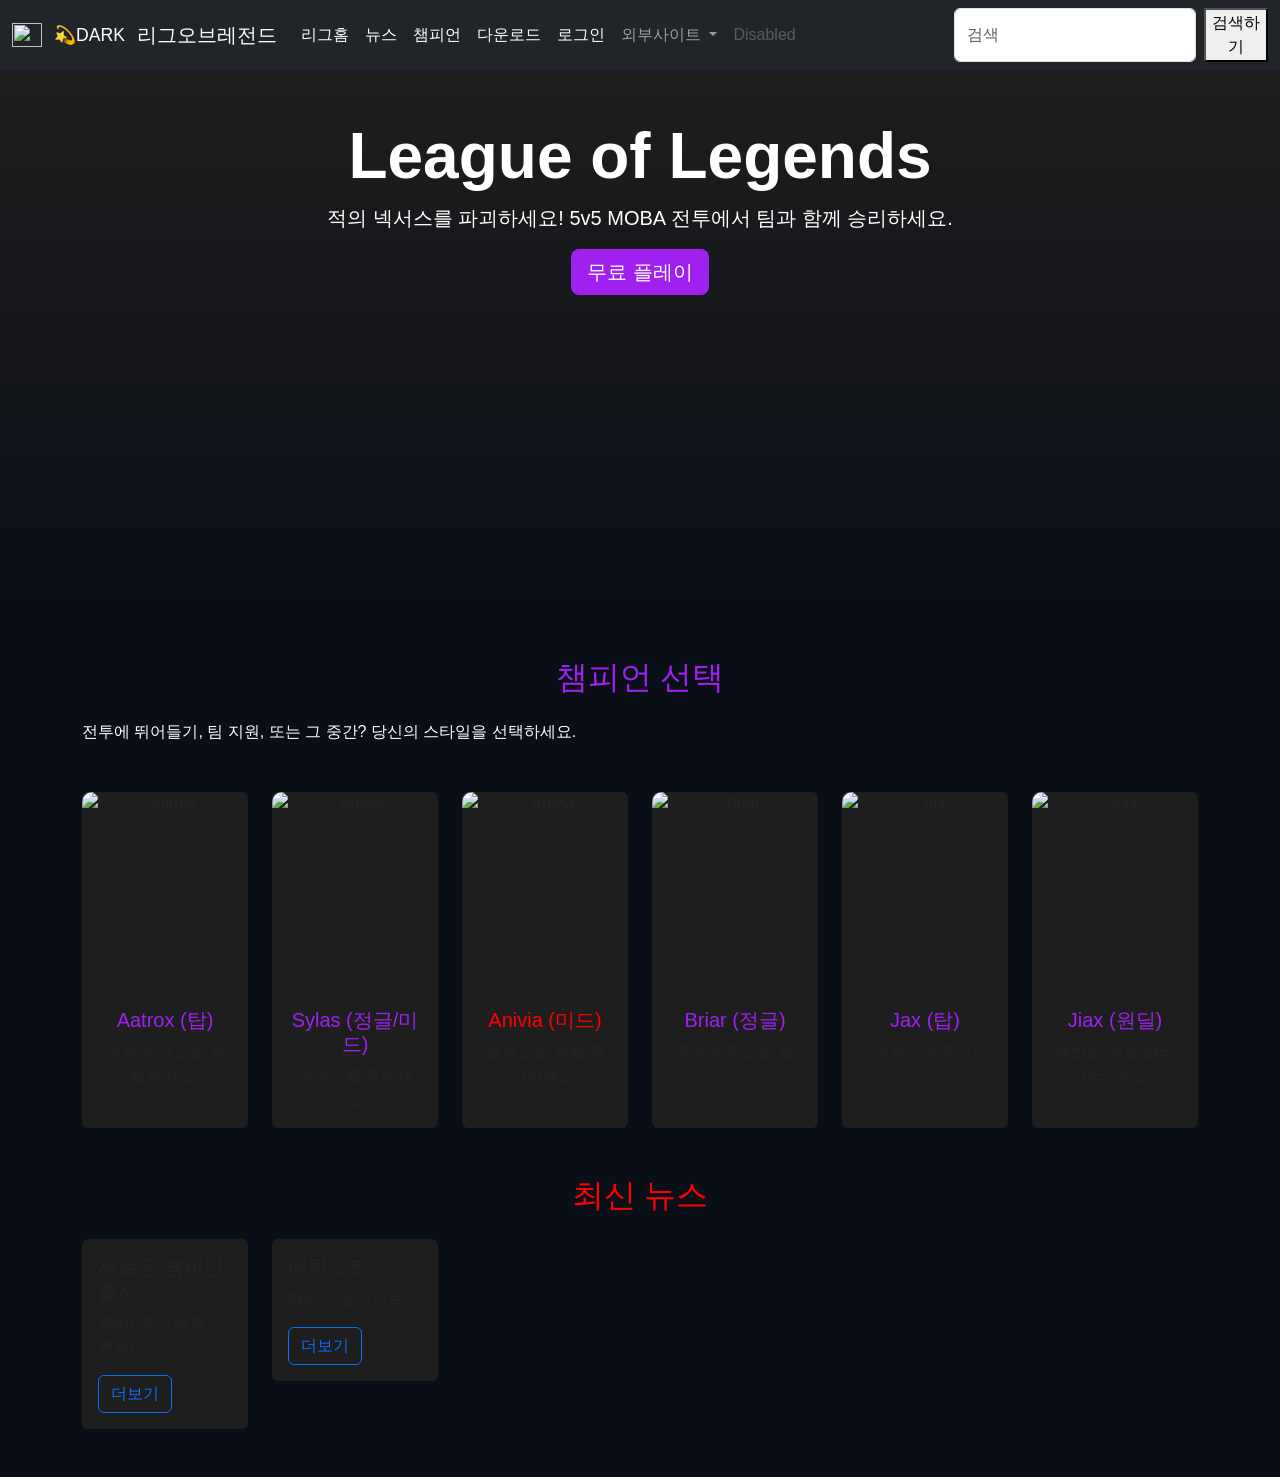
==== src/main/resources/META-INF/resources/main_index.html @ 48040e78 "12주차 업로드" ====
<!DOCTYPE html>
<html lang="ko">

<!-- ./mvnw quarkus:dev -->

<head>
    <meta charset="utf-8">
    <meta name="viewport" content="width=device-width, initial-scale=1">
    <title>League of Legends - 메인 페이지</title>
    <!-- Bootstrap 5 CDN -->
    <link href = "https://cdn.jsdelivr.net/npm/bootstrap@5.3.0/dist/css/bootstrap.min.css" rel = "stylesheet">
    <script src = "js/bootstrap.bundle.min.js"></script>
    <script src = "js/test.js"></script>
    <script src = "js/search.js"></script>
    <script src = "js/test2.js"></script>
    <script src = "js/toggle.js"></script>
    <script src = "js/input_check.js"></script>
    
    <!-- <script>
        window.onload = function() {
            alert("메인 페이지 로딩 완료");
        }
    </script> -->

    <!-- 커스텀 스타일 (LOL 테마 + 챔피언 호버 효과) -->
    <link rel="stylesheet" href="css/main.css">
</head>

<body>
    <!-- 헤더 (Navbar) -->
    <!-- <nav class = "navbar navbar-expand-lg navbar-dark bg-dark">
        <div class = "container-fluid">
            <a class = "navbar-brand" href = "#">League of Legends</a>
            <button class = "navbar-toggler" type="button" data-bs-to>
                <span class = "navbar-toggler-icon"></span>
            </button>
        </div>
    </nav>

    <div class = "collapse navbar-collapse" id = "navbarNav">
        <ul class = "navbar-nav ms-auto">
            <li class = "nav-item"><a class = "nav-link" href = "#">뉴스</a></li>
            <li class = "nav-item"><a class = "nav-link" href = "#">챔피언</a></li>
            <li class = "nav-item"><a class = "nav-link" href = "#">다운로드</a></li>
            <li class = "nav-item"><a class = "nav-link" href = "#">로그인</a></li>
            <li class = "nav-item"><a class = "nav-link" href = "https://www.leagueoflegends.com/ko-kr/" target = "_blank">외부 사이트</a></li>
        </ul>
    </div> -->

    <nav class="navbar navbar-expand-lg navbar-dark bg-dark">
        <div class="container-fluid">
            <img src="/images/LOL.webp" alt="" width="30" height="24">
            <!-- [변경] "Navbar" 텍스트 → 다크/라이트 토글 버튼-->
            <button class="btn border-0" id="themeToggleBtn" onclick="toggleTheme()">💫DARK</button>

            <a class="navbar-brand" href="#">리그오브레전드</a>

            <button class="navbar-toggler" type="button" data-bs-toggle="collapse" data-bs-target="#navbarSupportedContent" aria-controls="navbarSupportedContent" aria-expanded="false" aria-label="Toggle navigation">
                <span class="navbar-toggler-icon"></span>
            </button>

            <div class="collapse navbar-collapse" id="navbarSupportedContent">
            <ul class="navbar-nav me-auto mb-2 mb-lg-0">
                <li class="nav-item">
                    <a class="nav-link active" aria-current="page" href="#">리그홈</a>
                </li>

                <li class="nav-item">
                    <a class="nav-link active" aria-current="page" href="#">뉴스</a>
                </li>

                <li class="nav-item">
                    <a class="nav-link active" aria-current="page" href="#">챔피언</a>
                </li>

                <li class="nav-item">
                    <a class="nav-link active" aria-current="page" href="main_page_sub/download.html">다운로드</a>
                </li>

                <li class="nav-item">
                    <a class="nav-link active" aria-current="page" href="/login">로그인</a>
                </li>

                <li class="nav-item dropdown">
                    <a class="nav-link dropdown-toggle" href="#" id="navbarDropdown" role="button" data-bs-toggle="dropdown" aria-expanded="false">
                        외부사이트
                    </a>
                    <ul class="dropdown-menu" aria-labelledby="navbarDropdown">
                        <li><a class="dropdown-item" href="https://www.leagueoflegends.com/ko-kr/" target = "_blank">롤 공식홈</a></li>
                        <li><a class="dropdown-item" href="#">롤 전적</a></li>
                        <li><hr class="dropdown-divider"></li>
                        <li><a class="dropdown-item" href="#">관련 유튜브</a></li>
                    </ul>
                </li>

                <li class="nav-item">
                    <a class="nav-link disabled" href="#" tabindex="-1" aria-disabled="true">Disabled</a>
                </li>
            </ul>
            <form class="d-flex" id="searchForm">
                <input class="form-control me-2" type="search" placeholder="검색"aria-label="Search" id="searchInput">
                <button class="btnbtn-outline-success" type="submit">검색하기</button>
            </form>
            </div>
        </div>
    </nav>

    <!-- 히어로 배너(Hero Banner) -->
    <section class = "hero d-flex align-tems-center justify-content-center text-center py-5">
        <div class = "container">
            <h1 class = "display-3 fw-bold">League of Legends</h1>
            <p class = "lead"> 적의 넥서스를 파괴하세요! 5v5 MOBA 전투에서 팀과 함께 승리하세요.</p>
            <a href = "#" class = "btn btn-primary btn-lg"  onclick="alert('즐거운플레이되세요')">무료 플레이</a>
        </div>
    </section>

    <!-- 챔피언 선택 섹션 (작은 썸네일 PNG로 업데이트!) -->
    <section class = "container my-5">
        <h2 class = "text-center mb-4 accent-purple">챔피언 선택</h2>
        <p class = "texxt-center mb-5">전투에 뛰어들기, 팀 지원, 또는 그 중간? 당신의 스타일을 선택하세요.</p>
        <div class = "row g-4">
            <!-- Aatrox -->
            <div class = "col-md-6 col-lg-4 col-xl-2">
                <div class = "card text-center h-100">
                    <img src = "https://ddragon.leagueoflegends.com/cdn/15.24.1/img/champion/Aatrox.png" class = "card-img-top" alt = "Aatrox" loading = "lazy">
                    <div class = "card-body">
                        <h5 class = "card-title accent-purple">Aatrox (탑)</h5>
                        <p class = "card-text">어둠의 검으로 적을 베세요.</p>
                    </div>
                </div>
            </div>
            
            <!-- Sylas -->
            <div class = "col-md-6 col-lg-4 col-xl-2">
                <div class = "card text-center h-100">
                    <img src = "https://ddragon.leagueoflegends.com/cdn/15.24.1/img/champion/Sylas.png" class = "card-img-top" alt = "Aatrox" loading = "lazy">
                    <div class = "card-body">
                        <h5 class = "card-title accent-purple">Sylas (정글/미드)</h5>
                        <p class = "card-text">궁극기를 훔치세요!</p>
                    </div>
                </div>
            </div>
            <!-- Anivia -->
            <div class = "col-md-6 col-lg-4 col-xl-2">
                <div class = "card text-center h-100">
                    <img src = "image/images.jpg" class = "card-img-top" alt = "Anivia" loading = "lazy">
                    <div class = "card-body">
                        <h5 class = "card-title accent-red">Anivia (미드)</h5>
                        <p class = "card-text">얼음으로 적을 봉인하세요.</p>
                    </div>
                </div>
            </div>
            <!-- Briar -->
            <div class = "col-md-6 col-lg-4 col-xl-2">
                <div class = "card text-center h-100">
                    <img src = "https://ddragon.leagueoflegends.com/cdn/15.24.1/img/champion/Briar.png" class = "card-img-top" alt = "Briar" loading = "lazy">
                    <div class = "card-body">
                        <h5 class = "card-title accent-purple">Briar (정글)</h5>
                        <p class = "card-text">광폭한 힘으로 돌진!</p>
                    </div>
                </div>
            </div>
            <!-- Jax -->
            <div class = "col-md-6 col-lg-4 col-xl-2">
                <div class = "card text-center h-100">
                    <img src = "https://ddragon.leagueoflegends.com/cdn/15.24.1/img/champion/Jax.png" class = "card-img-top" alt = "Jax" loading = "lazy">
                    <div class = "card-body">
                        <h5 class = "card-title accent-purple">Jax (탑)</h5>
                        <p class = "card-text">대장간의 주인!</p>
                    </div>
                </div>
            </div>
            <!-- Jiax -->
            <div class = "col-md-6 col-lg-4 col-xl-2">
                <div class = "card text-center h-100">
                    <img src = "https://ddragon.leagueoflegends.com/cdn/15.24.1/img/champion/Jiax.png" class = "card-img-top" alt = "Jiax" loading = "lazy">
                    <div class = "card-body">
                        <h5 class = "card-title accent-purple">Jiax (원딜)</h5>
                        <p class = "card-text">폭발로 적을 날려버리세요.</p>
                    </div>
                </div>
            </div>
        </div>
    </section>

    <!-- 뉴스 섹션 (기존 위치) -->
    <section class = "container my-5">
        <h2 class = "text-center mb-4 accent-red">최신 뉴스</h2>
        <div class = "row g-4">
            <div class = "col-md-6 col-lg-4 col-xl-2">
                <div class = "card">
                    <div class = "card-body">
                        <h5 class = "card-title">새로운 챔피언 출시</h5>
                        <p class = "card-text">2026 루나 레벨 이벤트!</p>
                        <a href = "#" class = "btn btn-outline-primary">더보기</a>
                    </div>
                </div>
            </div>
            <div class = "col-md-6 col-lg-4 col-xl-2">
                <div class = "card">
                    <div class = "card-body">
                        <h5 class = "card-title">패치노트</h5>
                        <p class = "card-text">밸런스 업데이트</p>
                        <a href = "#" class = "btn btn-outline-primary">더보기</a>
                    </div>
                </div>
            </div>
        </div>
    </section>

    <!--===== 검색결과섹션(기본숨김) ===== -->
    <section id="searchResults">
        <!--키워드헤더-->
        <div class="search-keyword-header">
            <h1 id="searchKeywordDisplay"></h1>
        </div>

        <!--본문: 사이드바+ 콘텐츠-->
        <div class="search-body">
            <div class="container-fluid px-0">
                <div class="row g-0">
                    <!--왼쪽카테고리사이드바-->
                    <div class="col-md-3 col-lg-2 search-sidebar bg-white py-4">
                        <div class="px-3 mb-3" style="font-size:0.8rem; color:#999; text-transform:uppercase; letter-spacing:0.1em;">카테고리</div>
                            <div class="search-category-item active" onclick="switchCategory('champion', this)">
                                챔피언<span class="count" id="champCount">(0)</span>
                            </div>

                            <div class="search-category-item" onclick="switchCategory('news', this)">
                                뉴스<span class="count" id="newsCount">(0)</span>
                            </div>
                        </div>
                    <!--오른쪽콘텐츠-->
                    <div class="col-md-9 col-lg-10 search-content-area">
                         <!--챔피언결과-->
                         <div id="resultChampion">
                            <h5 class="mb-4" style="color:#333;">챔피언</h5>
                            <div id="championResultList"></div>
                        </div>
                        <!--뉴스결과-->
                        <div id="resultNews" style="display:none;">
                            <h5 class="mb-4" style="color:#333;">뉴스</h5>
                            <div id="newsResultList"></div>
                        </div>
                    </div>
                </div>
            </div>
        </div>
    </section>

</body>
</html>
---- src/main/resources/META-INF/resources/css/main.css ----
/* ── 기본 레이아웃 ──────────────────────────────────────────── */
body { background-color: #0a0e17; color: #fff; font-family: 'Arial', sans-serif; }
.navbar { background-color: #000; }
.hero { background: linear-gradient(to bottom, #1e1e1e, #0a0e17); min-height: 60vh; }

/* ── 강조 색상 ──────────────────────────────────────────────── */
.accent-purple { color: #a020f0; }
.accent-red { color: #ff0000; }

/* ── 카드 ────────────────────────────────────────────────────── */
.card { background-color: #1e1e1e; border: none; transition: transform 0.3s, box-shadow 0.3s; }
.card:hover { transform: scale(1.05); box-shadow: 0 10px 20px rgba(160, 32, 240, 0.5); }
.card-img-top { height: 200px; object-fit: cover; border-radius: 10px 10px 0 0; }

/* ── 버튼 ────────────────────────────────────────────────────── */
.btn-primary { background-color: #a020f0; border: none; }
.btn-primary:hover { background-color: #800080; }

/* ── 검색 결과 페이지 ────────────────────────────────────────── */
#searchResults { display: none; }

.search-keyword-header {
    background: #0a0a0a;
    background-image: radial-gradient(ellipse at center, #1a1a1a 0%, #000 70%);
    min-height: 180px;
    display: flex;
    align-items: center;
    justify-content: center;
    border-bottom: 2px solid #c8a96e;
}
.search-keyword-header h1 {
    font-size: 2.8rem;
    font-weight: 700;
    color: #fff;
    letter-spacing: 0.05em;
}

.search-body { background-color: #f0ede8; min-height: 500px; }
.search-sidebar { border-right: 1px solid #ddd; }

.search-category-item {
    padding: 14px 20px;
    cursor: pointer;
    color: #333;
    font-size: 0.95rem;
    border-left: 3px solid transparent;
    transition: all 0.2s;
}
.search-category-item:hover { background: #e0dcd5; }
.search-category-item.active {
    border-left: 3px solid #c8253a;
    font-weight: 700;
    color: #c8253a;
    background: #e8e4df;
}
.search-category-item .count { color: #999; font-size: 0.85rem; margin-left: 6px; }

.search-content-area { padding: 30px; }

.search-result-card {
    background: #fff;
    border: none;
    border-radius: 6px;
    margin-bottom: 16px;
    transition: box-shadow 0.2s;
}
.search-result-card:hover { box-shadow: 0 4px 15px rgba(0,0,0,0.15); }
.search-result-card img { width: 110px; height: 80px; object-fit: cover; border-radius: 6px 0 0 6px; }

.no-result { text-align: center; padding: 80px 20px; color: #666; }
.no-result h4 { color: #333; }

/* ── [추가] 테마 토글 버튼 (폰트 크기, 색상 등 ) ──────────────── */
#themeToggleBtn { font-size: 1.1rem; color: #fff; }
body.light-mode #themeToggleBtn { color: #212529; }

/* ── [추가] 라이트 모드 (다양한 색상 정보 ─────────────────────── */
body.light-mode { background-color: #f8f9fa; color: #212529; }
body.light-mode .navbar { background-color: #e9ecef !important; }
body.light-mode .navbar .navbar-brand,
body.light-mode .navbar .nav-link { color: #212529 !important; }
body.light-mode .hero { background: linear-gradient(to bottom, #dce3ea, #f8f9fa); }
body.light-mode .card { background-color: #ffffff; color: #212529; border: 1px solid #dee2e6; }
body.light-mode .card-title { color: #212529; }
body.light-mode .card-text { color: #555; }
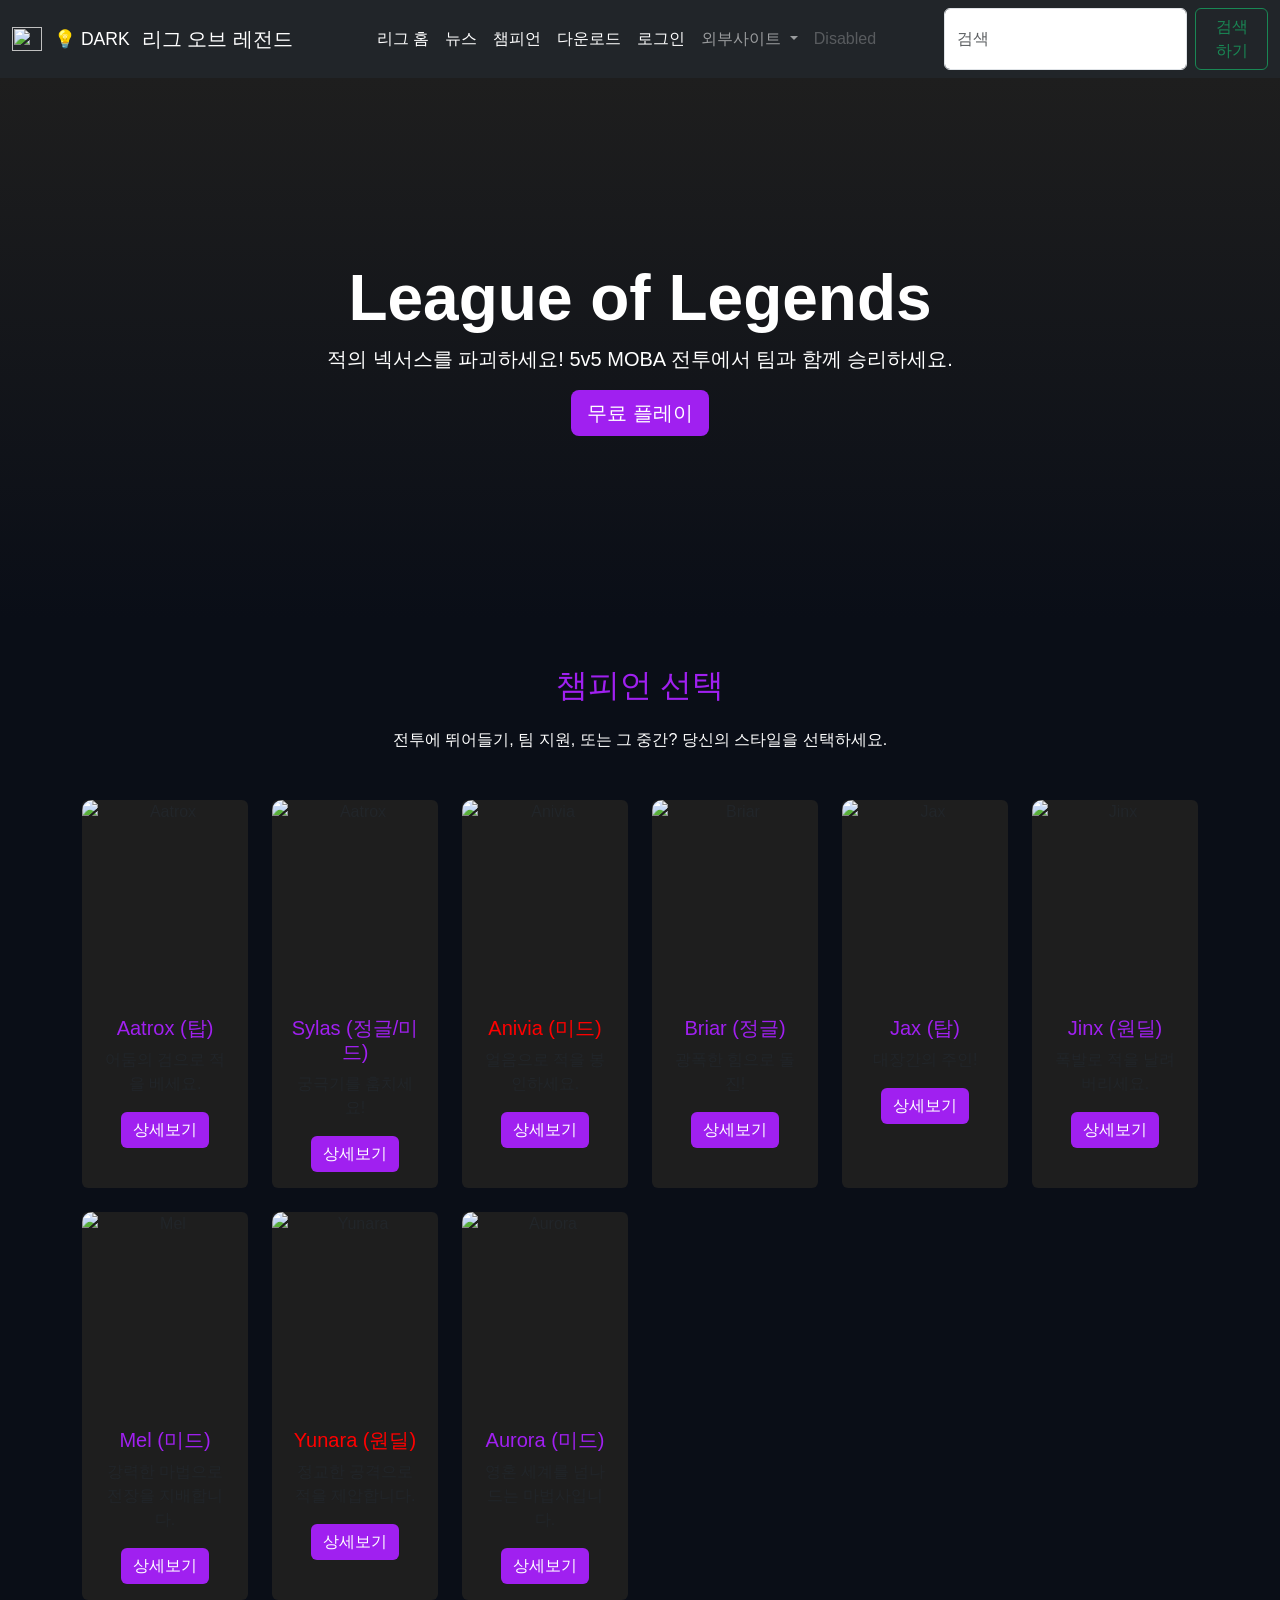
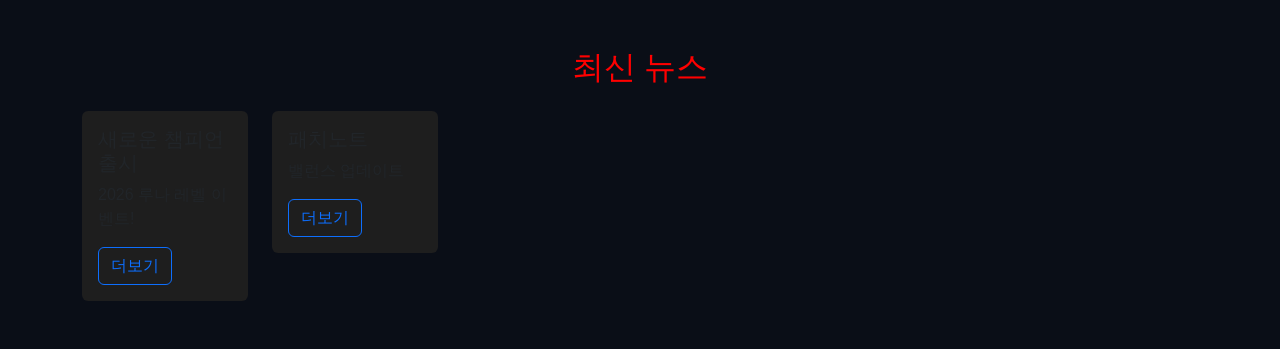
==== commit 0c014384: "수정사항 업로드" ====
--- a/src/main/resources/META-INF/resources/main_index.html
+++ b/src/main/resources/META-INF/resources/main_index.html
@@ -9,17 +9,12 @@
     <title>League of Legends - 메인 페이지</title>
     <!-- Bootstrap 5 CDN -->
     <link href = "https://cdn.jsdelivr.net/npm/bootstrap@5.3.0/dist/css/bootstrap.min.css" rel = "stylesheet">
-    <script src = "js/bootstrap.bundle.min.js"></script>
-    <script src = "js/test.js"></script>
-    <script src = "js/search.js"></script>
-    <script src = "js/test2.js"></script>
-    <script src = "js/toggle.js"></script>
-    <script src = "js/input_check.js"></script>
     
     <!-- <script>
-        window.onload = function() {
-            alert("메인 페이지 로딩 완료");
-        }
+    window.onload = function() {
+        // showToast("메인 페이지 로딩 완료");  <- 기존 코드는 제거하거나 주석 처리
+        showToast('메인 페이지 로딩 완료 '); // <- 추가
+    }
     </script> -->
 
     <!-- 커스텀 스타일 (LOL 테마 + 챔피언 호버 효과) -->
@@ -50,19 +45,20 @@
     <nav class="navbar navbar-expand-lg navbar-dark bg-dark">
         <div class="container-fluid">
             <img src="/images/LOL.webp" alt="" width="30" height="24">
+            
             <!-- [변경] "Navbar" 텍스트 → 다크/라이트 토글 버튼-->
-            <button class="btn border-0" id="themeToggleBtn" onclick="toggleTheme()">💫DARK</button>
-
-            <a class="navbar-brand" href="#">리그오브레전드</a>
+            <button class="btn border-0" id="themeToggleBtn">💡 DARK</button>
+
+            <a class="navbar-brand" href="#">리그 오브 레전드</a>
 
             <button class="navbar-toggler" type="button" data-bs-toggle="collapse" data-bs-target="#navbarSupportedContent" aria-controls="navbarSupportedContent" aria-expanded="false" aria-label="Toggle navigation">
                 <span class="navbar-toggler-icon"></span>
             </button>
 
             <div class="collapse navbar-collapse" id="navbarSupportedContent">
-            <ul class="navbar-nav me-auto mb-2 mb-lg-0">
+            <ul class="navbar-nav mx-auto mb-2 mb-lg-0">
                 <li class="nav-item">
-                    <a class="nav-link active" aria-current="page" href="#">리그홈</a>
+                    <a class="nav-link active" aria-current="page" href="#">리그 홈</a>
                 </li>
 
                 <li class="nav-item">
@@ -99,26 +95,27 @@
             </ul>
             <form class="d-flex" id="searchForm">
                 <input class="form-control me-2" type="search" placeholder="검색"aria-label="Search" id="searchInput">
-                <button class="btnbtn-outline-success" type="submit">검색하기</button>
+                <button class="btn btn-outline-success" type="submit">검색하기</button>
             </form>
             </div>
         </div>
     </nav>
 
     <!-- 히어로 배너(Hero Banner) -->
-    <section class = "hero d-flex align-tems-center justify-content-center text-center py-5">
+    <section class = "hero d-flex align-items-center justify-content-center text-center py-5">
         <div class = "container">
             <h1 class = "display-3 fw-bold">League of Legends</h1>
             <p class = "lead"> 적의 넥서스를 파괴하세요! 5v5 MOBA 전투에서 팀과 함께 승리하세요.</p>
-            <a href = "#" class = "btn btn-primary btn-lg"  onclick="alert('즐거운플레이되세요')">무료 플레이</a>
+            <a href = "#" class = "btn btn-primary btn-lg"  onclick="showToast('즐거운플레이되세요')">무료 플레이</a>
         </div>
     </section>
 
     <!-- 챔피언 선택 섹션 (작은 썸네일 PNG로 업데이트!) -->
     <section class = "container my-5">
         <h2 class = "text-center mb-4 accent-purple">챔피언 선택</h2>
-        <p class = "texxt-center mb-5">전투에 뛰어들기, 팀 지원, 또는 그 중간? 당신의 스타일을 선택하세요.</p>
+        <p class = "text-center mb-5">전투에 뛰어들기, 팀 지원, 또는 그 중간? 당신의 스타일을 선택하세요.</p>
         <div class = "row g-4">
+            
             <!-- Aatrox -->
             <div class = "col-md-6 col-lg-4 col-xl-2">
                 <div class = "card text-center h-100">
@@ -126,6 +123,12 @@
                     <div class = "card-body">
                         <h5 class = "card-title accent-purple">Aatrox (탑)</h5>
                         <p class = "card-text">어둠의 검으로 적을 베세요.</p>
+
+                        <button class="btn btn-primary"
+                                data-bs-toggle="modal"
+                                data-bs-target="#aatroxModal">
+                            상세보기
+                        </button>
                     </div>
                 </div>
             </div>
@@ -137,16 +140,28 @@
                     <div class = "card-body">
                         <h5 class = "card-title accent-purple">Sylas (정글/미드)</h5>
                         <p class = "card-text">궁극기를 훔치세요!</p>
+
+                        <button class="btn btn-primary"
+                                data-bs-toggle="modal"
+                                data-bs-target="#sylasModal">
+                            상세보기
+                        </button>
                     </div>
                 </div>
             </div>
             <!-- Anivia -->
             <div class = "col-md-6 col-lg-4 col-xl-2">
                 <div class = "card text-center h-100">
-                    <img src = "image/images.jpg" class = "card-img-top" alt = "Anivia" loading = "lazy">
+                    <img src = "https://ddragon.leagueoflegends.com/cdn/15.24.1/img/champion/Anivia.png" class = "card-img-top" alt = "Anivia" loading = "lazy">
                     <div class = "card-body">
                         <h5 class = "card-title accent-red">Anivia (미드)</h5>
                         <p class = "card-text">얼음으로 적을 봉인하세요.</p>
+
+                        <button class="btn btn-primary"
+                                data-bs-toggle="modal"
+                                data-bs-target="#aniviaModal">
+                            상세보기
+                        </button>
                     </div>
                 </div>
             </div>
@@ -157,6 +172,12 @@
                     <div class = "card-body">
                         <h5 class = "card-title accent-purple">Briar (정글)</h5>
                         <p class = "card-text">광폭한 힘으로 돌진!</p>
+
+                        <button class="btn btn-primary"
+                                data-bs-toggle="modal"
+                                data-bs-target="#briarModal">
+                            상세보기
+                        </button>
                     </div>
                 </div>
             </div>
@@ -167,16 +188,85 @@
                     <div class = "card-body">
                         <h5 class = "card-title accent-purple">Jax (탑)</h5>
                         <p class = "card-text">대장간의 주인!</p>
-                    </div>
-                </div>
-            </div>
-            <!-- Jiax -->
+
+                        <button class="btn btn-primary"
+                                data-bs-toggle="modal"
+                                data-bs-target="#jaxModal">
+                            상세보기
+                        </button>
+                    </div>
+                </div>
+            </div>
+            <!-- Jinx -->
             <div class = "col-md-6 col-lg-4 col-xl-2">
                 <div class = "card text-center h-100">
-                    <img src = "https://ddragon.leagueoflegends.com/cdn/15.24.1/img/champion/Jiax.png" class = "card-img-top" alt = "Jiax" loading = "lazy">
+                    <img src = "https://ddragon.leagueoflegends.com/cdn/15.24.1/img/champion/Jinx.png" class = "card-img-top" alt = "Jinx" loading = "lazy">
                     <div class = "card-body">
-                        <h5 class = "card-title accent-purple">Jiax (원딜)</h5>
+                        <h5 class = "card-title accent-purple">Jinx (원딜)</h5>
                         <p class = "card-text">폭발로 적을 날려버리세요.</p>
+
+                        <button class="btn btn-primary"
+                                data-bs-toggle="modal"
+                                data-bs-target="#jinxModal">
+                            상세보기
+                        </button>
+                    </div>
+                </div>
+            </div>
+            <!-- Mel -->
+            <div class="col-md-6 col-lg-4 col-xl-2">
+                <div class="card text-center h-100">
+                    <img src="https://ddragon.leagueoflegends.com/cdn/img/champion/splash/Mel_0.jpg"
+                        class="card-img-top"
+                        alt="Mel"
+                        loading="lazy">
+                    <div class="card-body">
+                        <h5 class="card-title accent-purple">Mel (미드)</h5>
+                        <p class="card-text">강력한 마법으로 전장을 지배합니다.</p>
+
+                        <button class="btn btn-primary"
+                                data-bs-toggle="modal"
+                                data-bs-target="#melModal">
+                            상세보기
+                        </button>
+                    </div>
+                </div>
+            </div>
+            <!-- Yunara -->
+            <div class="col-md-6 col-lg-4 col-xl-2">
+                <div class="card text-center h-100">
+                    <img src="https://ddragon.leagueoflegends.com/cdn/15.24.1/img/champion/Yunara.png"
+                        class="card-img-top"
+                        alt="Yunara"
+                        loading="lazy">
+                    <div class="card-body">
+                        <h5 class="card-title accent-red">Yunara (원딜)</h5>
+                        <p class="card-text">정교한 공격으로 적을 제압합니다.</p>
+
+                        <button class="btn btn-primary"
+                                data-bs-toggle="modal"
+                                data-bs-target="#yunaraModal">
+                            상세보기
+                        </button>
+                    </div>
+                </div>
+            </div>
+            <!-- Aurora -->
+            <div class="col-md-6 col-lg-4 col-xl-2">
+                <div class="card text-center h-100">
+                    <img src="https://ddragon.leagueoflegends.com/cdn/img/champion/splash/Aurora_0.jpg"
+                        class="card-img-top"
+                        alt="Aurora"
+                        loading="lazy">
+                    <div class="card-body">
+                        <h5 class="card-title accent-purple">Aurora (미드)</h5>
+                        <p class="card-text">영혼 세계를 넘나드는 마법사입니다.</p>
+
+                        <button class="btn btn-primary"
+                                data-bs-toggle="modal"
+                                data-bs-target="#auroraModal">
+                            상세보기
+                        </button>
                     </div>
                 </div>
             </div>
@@ -248,5 +338,585 @@
         </div>
     </section>
 
+    <div class="toast-container position-fixed bottom-0 end-0 p-3" style="z-index:9999">
+        <div id="liveToast" class="toast align-items-center text-white bg-success border-0" role="alert">
+            <div class="d-flex">
+                <div class="toast-body" id="toastBody">
+                    메시지
+                </div>
+                <button type="button" class="btn-close btn-close-white me-2 m-auto" data-bs-dismiss="toast"></button>
+            </div>
+        </div>
+    </div>
+
+    <!-- Aatrox Modal 시작 -->
+    <div class="modal fade"
+        id="aatroxModal"
+        tabindex="-1"
+        aria-hidden="true">
+
+        <div class="modal-dialog modal-lg">
+            <div class="modal-content">
+
+                <div class="modal-header">
+                    <h5 class="modal-title">
+                        아트록스 상세 정보
+                    </h5>
+
+                    <button type="button"
+                            class="btn-close"
+                            data-bs-dismiss="modal">
+                    </button>
+                </div>
+
+                <div class="modal-body">
+
+                    <div class="text-center mb-3">
+                        <img src="https://ddragon.leagueoflegends.com/cdn/15.24.1/img/champion/Aatrox.png"
+                            class="img-fluid"
+                            style="max-height:250px;"
+                            alt="아트록스">
+                    </div>
+
+                    <h4>아트록스 (Aatrox)</h4>
+                    <p>전사 / 탑 / 난이도 : 상</p>
+
+                    <hr>
+
+                    <h5>스킬</h5>
+
+                    <ul>
+                        <li>패시브 : 죽음의 손아귀</li>
+                        <li>Q : 다르킨의 검</li>
+                        <li>W : 지옥사슬</li>
+                        <li>E : 그림자 돌진</li>
+                        <li>R : 세계의 종결자</li>
+                    </ul>
+
+                    <h5>배경 스토리</h5>
+
+                    <p>
+                        한때 신성한 전쟁의 신이었던 아트록스는
+                        다르킨의 힘에 의해 타락했다.
+                        현재는 복수와 파괴를 위해 전장을 누비고 있다.
+                    </p>
+
+                </div>
+
+            </div>
+        </div>
+
+    </div>
+    
+    <!-- Sylas Modal 시작 -->
+    <div class="modal fade"
+        id="sylasModal"
+        tabindex="-1"
+        aria-hidden="true">
+
+        <div class="modal-dialog modal-lg">
+            <div class="modal-content">
+
+                <div class="modal-header">
+                    <h5 class="modal-title">
+                        사일러스 상세 정보
+                    </h5>
+
+                    <button type="button"
+                            class="btn-close"
+                            data-bs-dismiss="modal">
+                    </button>
+                </div>
+
+                <div class="modal-body">
+
+                    <div class="text-center mb-3">
+                        <img src="https://ddragon.leagueoflegends.com/cdn/15.24.1/img/champion/Sylas.png"
+                            class="img-fluid"
+                            style="max-height:250px;"
+                            alt="사일러스">
+                    </div>
+
+                    <h4>사일러스 (Sylas)</h4>
+                    <p>마법사 / 정글·미드 / 난이도 : 중</p>
+
+                    <hr>
+
+                    <h5>스킬</h5>
+
+                    <ul>
+                        <li>패시브 : 페트리사이트 폭발</li>
+                        <li>Q : 사슬 후려치기</li>
+                        <li>W : 국왕시해자</li>
+                        <li>E : 도주 / 억압</li>
+                        <li>R : 강탈</li>
+                    </ul>
+
+                    <h5>배경 스토리</h5>
+
+                    <p>
+                        데마시아에서 태어난 사일러스는 마법을 감지하는 능력을 지녔지만,
+                        오히려 그 힘 때문에 감옥에 갇히게 되었다.
+                        오랜 세월 억압받은 그는 탈출에 성공한 뒤
+                        데마시아의 마법사들을 해방시키기 위한 혁명을 이끌고 있다.
+                        적의 궁극기를 훔쳐 사용하는 독특한 능력으로 유명하다.
+                    </p>
+
+                </div>
+
+            </div>
+        </div>
+
+    </div>
+
+    <!-- Anivia Modal 시작 -->
+    <div class="modal fade"
+        id="aniviaModal"
+        tabindex="-1"
+        aria-hidden="true">
+
+        <div class="modal-dialog modal-lg">
+            <div class="modal-content">
+
+                <div class="modal-header">
+                    <h5 class="modal-title">
+                        애니비아 상세 정보
+                    </h5>
+
+                    <button type="button"
+                            class="btn-close"
+                            data-bs-dismiss="modal">
+                    </button>
+                </div>
+
+                <div class="modal-body">
+
+                    <div class="text-center mb-3">
+                        <img src="https://ddragon.leagueoflegends.com/cdn/15.24.1/img/champion/Anivia.png"
+                            class="img-fluid"
+                            style="max-height:250px;"
+                            alt="애니비아">
+                    </div>
+
+                    <h4>애니비아 (Anivia)</h4>
+                    <p>마법사 / 미드 / 난이도 : 상</p>
+
+                    <hr>
+
+                    <h5>스킬</h5>
+
+                    <ul>
+                        <li>패시브 : 환생</li>
+                        <li>Q : 섬광탄</li>
+                        <li>W : 결정화</li>
+                        <li>E : 동상</li>
+                        <li>R : 빙하 폭풍</li>
+                    </ul>
+
+                    <h5>배경 스토리</h5>
+
+                    <p>
+                        애니비아는 프렐요드의 영원한 수호자로 알려진
+                        불멸의 얼음불사조이다.
+                        수많은 세월 동안 죽음과 부활을 반복하며
+                        프렐요드의 역사와 운명을 지켜보아 왔다.
+                        그녀는 혹독한 겨울과 얼음의 힘을 다루며
+                        자신의 고향을 위협하는 적들로부터 세상을 보호한다.
+                    </p>
+
+                </div>
+
+            </div>
+        </div>
+
+    </div>
+    
+    <!-- Briar Modal 시작 -->
+    <div class="modal fade"
+        id="briarModal"
+        tabindex="-1"
+        aria-hidden="true">
+
+        <div class="modal-dialog modal-lg">
+            <div class="modal-content">
+
+                <div class="modal-header">
+                    <h5 class="modal-title">
+                        브라이어 상세 정보
+                    </h5>
+
+                    <button type="button"
+                            class="btn-close"
+                            data-bs-dismiss="modal">
+                    </button>
+                </div>
+
+                <div class="modal-body">
+
+                    <div class="text-center mb-3">
+                        <img src="https://ddragon.leagueoflegends.com/cdn/15.24.1/img/champion/Briar.png"
+                            class="img-fluid"
+                            style="max-height:250px;"
+                            alt="브라이어">
+                    </div>
+
+                    <h4>브라이어 (Briar)</h4>
+                    <p>전사 / 정글 / 난이도 : 중</p>
+
+                    <hr>
+
+                    <h5>스킬</h5>
+
+                    <ul>
+                        <li>패시브 : 진홍빛 저주</li>
+                        <li>Q : 머리 박기</li>
+                        <li>W : 핏빛 광분</li>
+                        <li>E : 오싹한 비명</li>
+                        <li>R : 확실한 죽음</li>
+                    </ul>
+
+                    <h5>배경 스토리</h5>
+
+                    <p>
+                        브라이어는 녹서스의 비밀 조직인 검은 장미단이
+                        살아있는 무기로 만들기 위해 창조한 실험체이다.
+                        끝없는 식욕과 폭력적인 본능을 억제하기 위해
+                        특수한 구속구가 채워졌지만,
+                        결국 탈출에 성공하여 자신만의 삶을 찾아 나서게 되었다.
+                        피에 대한 갈망과 자유를 향한 욕망 사이에서
+                        끊임없이 갈등하는 존재이다.
+                    </p>
+
+                </div>
+
+            </div>
+        </div>
+
+    </div>
+
+    <!-- Jax Modal 시작 -->
+    <div class="modal fade"
+        id="jaxModal"
+        tabindex="-1"
+        aria-hidden="true">
+
+        <div class="modal-dialog modal-lg">
+            <div class="modal-content">
+
+                <div class="modal-header">
+                    <h5 class="modal-title">
+                        잭스 상세 정보
+                    </h5>
+
+                    <button type="button"
+                            class="btn-close"
+                            data-bs-dismiss="modal">
+                    </button>
+                </div>
+
+                <div class="modal-body">
+
+                    <div class="text-center mb-3">
+                        <img src="https://ddragon.leagueoflegends.com/cdn/15.24.1/img/champion/Jax.png"
+                            class="img-fluid"
+                            style="max-height:250px;"
+                            alt="잭스">
+                    </div>
+
+                    <h4>잭스 (Jax)</h4>
+                    <p>전사 / 탑 / 난이도 : 하</p>
+
+                    <hr>
+
+                    <h5>스킬</h5>
+
+                    <ul>
+                        <li>패시브 : 가차없는 맹공</li>
+                        <li>Q : 도약 공격</li>
+                        <li>W : 무기 강화</li>
+                        <li>E : 반격</li>
+                        <li>R : 무기의 달인</li>
+                    </ul>
+
+                    <h5>배경 스토리</h5>
+
+                    <p>
+                        잭스는 아이오니아와 슈리마의 전쟁을 거치며
+                        수많은 적을 쓰러뜨린 전설적인 전사이다.
+                        그는 자신과 맞설 만한 강자를 찾기 위해
+                        룬테라 전역을 여행하고 있으며,
+                        평범한 가로등을 무기로 사용할 정도로
+                        뛰어난 전투 실력을 지녔다.
+                    </p>
+
+                </div>
+
+            </div>
+        </div>
+
+    </div>
+
+    <!-- Jinx Modal 시작 -->
+    <div class="modal fade"
+        id="jinxModal"
+        tabindex="-1"
+        aria-hidden="true">
+
+        <div class="modal-dialog modal-lg">
+            <div class="modal-content">
+
+                <div class="modal-header">
+                    <h5 class="modal-title">
+                        징크스 상세 정보
+                    </h5>
+
+                    <button type="button"
+                            class="btn-close"
+                            data-bs-dismiss="modal">
+                    </button>
+                </div>
+
+                <div class="modal-body">
+
+                    <div class="text-center mb-3">
+                        <img src="https://ddragon.leagueoflegends.com/cdn/15.24.1/img/champion/Jinx.png"
+                            class="img-fluid"
+                            style="max-height:250px;"
+                            alt="징크스">
+                    </div>
+
+                    <h4>징크스 (Jinx)</h4>
+                    <p>원거리딜러 / 원딜 / 난이도 : 중</p>
+
+                    <hr>
+
+                    <h5>스킬</h5>
+
+                    <ul>
+                        <li>패시브 : 신난다!</li>
+                        <li>Q : 바꿔 쏴!</li>
+                        <li>W : 빠직!</li>
+                        <li>E : 와작와작 뻥!</li>
+                        <li>R : 초강력 초토화 로켓!</li>
+                    </ul>
+
+                    <h5>배경 스토리</h5>
+
+                    <p>
+                        징크스는 필트오버와 자운을 뒤흔드는
+                        혼돈의 상징이다.
+                        폭발물과 각종 무기를 사랑하며,
+                        예측할 수 없는 행동으로 도시 전체를
+                        혼란에 빠뜨린다.
+                        그녀는 언제나 더 큰 폭발과 더 큰
+                        재미를 찾아다닌다.
+                    </p>
+
+                </div>
+
+            </div>
+        </div>
+
+    </div>
+
+    <!-- Mel Modal 시작 -->
+    <div class="modal fade"
+        id="melModal"
+        tabindex="-1"
+        aria-hidden="true">
+
+        <div class="modal-dialog modal-lg">
+            <div class="modal-content">
+
+                <div class="modal-header">
+                    <h5 class="modal-title">
+                        멜 상세 정보
+                    </h5>
+
+                    <button type="button"
+                            class="btn-close"
+                            data-bs-dismiss="modal">
+                    </button>
+                </div>
+
+                <div class="modal-body">
+
+                    <div class="text-center mb-3">
+                        <img src="https://ddragon.leagueoflegends.com/cdn/15.24.1/img/champion/Mel.png"
+                            class="img-fluid"
+                            style="max-height:250px;"
+                            alt="멜">
+                    </div>
+
+                    <h4>멜 (Mel)</h4>
+                    <p>마법사 / 미드 / 난이도 : 중</p>
+
+                    <hr>
+
+                    <h5>스킬</h5>
+
+                    <ul>
+                        <li>패시브 : 황금의 통찰</li>
+                        <li>Q : 빛의 파편</li>
+                        <li>W : 황금 장막</li>
+                        <li>E : 권위의 파동</li>
+                        <li>R : 메다르다의 심판</li>
+                    </ul>
+
+                    <h5>배경 스토리</h5>
+
+                    <p>
+                        멜 메다르다는 녹서스의 명문 가문인
+                        메다르다 가문의 후계자로,
+                        뛰어난 정치 감각과 지략을 갖춘 인물이다.
+                        필트오버에서 영향력을 넓히며
+                        평화와 번영을 추구했지만,
+                        동시에 냉철한 판단력으로
+                        자신의 목표를 이루기 위해 행동한다.
+                        강력한 마법과 지혜를 활용해
+                        전장의 흐름을 바꾸는 챔피언이다.
+                    </p>
+
+                </div>
+
+            </div>
+        </div>
+
+    </div>
+
+    <!-- Yunara Modal 시작 -->
+    <div class="modal fade"
+        id="yunaraModal"
+        tabindex="-1"
+        aria-hidden="true">
+
+        <div class="modal-dialog modal-lg">
+            <div class="modal-content">
+
+                <div class="modal-header">
+                    <h5 class="modal-title">
+                        유나라 상세 정보
+                    </h5>
+
+                    <button type="button"
+                            class="btn-close"
+                            data-bs-dismiss="modal">
+                    </button>
+                </div>
+
+                <div class="modal-body">
+
+                    <div class="text-center mb-3">
+                        <img src="https://ddragon.leagueoflegends.com/cdn/img/champion/splash/Yunara_0.jpg"
+                            class="img-fluid rounded"
+                            style="max-height:250px;"
+                            alt="유나라">
+                    </div>
+
+                    <h4>유나라 (Yunara)</h4>
+                    <p>원거리딜러 / 원딜 / 난이도 : 중</p>
+
+                    <hr>
+
+                    <h5>스킬</h5>
+
+                    <ul>
+                        <li>패시브 : 영혼의 흔적</li>
+                        <li>Q : 영혼 화살</li>
+                        <li>W : 여우불 사격</li>
+                        <li>E : 신속한 도약</li>
+                        <li>R : 천상의 폭우</li>
+                    </ul>
+
+                    <h5>배경 스토리</h5>
+
+                    <p>
+                        유나라는 아이오니아 출신의 궁수로,
+                        고대 영혼들과 교감하는 특별한 능력을 지녔다.
+                        정교한 사격 실력과 민첩한 움직임으로
+                        전장을 누비며 적을 제압한다.
+                        조국과 자연을 지키기 위해 싸우며,
+                        영혼의 힘을 담은 화살로 적들에게
+                        강력한 일격을 가하는 챔피언이다.
+                    </p>
+
+                </div>
+
+            </div>
+        </div>
+
+    </div>
+
+    <!-- Aurora Modal 시작 -->
+    <div class="modal fade"
+        id="auroraModal"
+        tabindex="-1"
+        aria-hidden="true">
+
+        <div class="modal-dialog modal-lg">
+            <div class="modal-content">
+
+                <div class="modal-header">
+                    <h5 class="modal-title">
+                        오로라 상세 정보
+                    </h5>
+
+                    <button type="button"
+                            class="btn-close"
+                            data-bs-dismiss="modal">
+                    </button>
+                </div>
+
+                <div class="modal-body">
+
+                    <div class="text-center mb-3">
+                        <img src="https://ddragon.leagueoflegends.com/cdn/img/champion/splash/Aurora_0.jpg"
+                            class="img-fluid rounded"
+                            style="max-height:250px;"
+                            alt="오로라">
+                    </div>
+
+                    <h4>오로라 (Aurora)</h4>
+                    <p>마법사 / 미드 / 난이도 : 상</p>
+
+                    <hr>
+
+                    <h5>스킬</h5>
+
+                    <ul>
+                        <li>패시브 : 영혼의 이끌림</li>
+                        <li>Q : 이중 저주</li>
+                        <li>W : 장막 너머로</li>
+                        <li>E : 기묘한 퇴마</li>
+                        <li>R : 세계 사이</li>
+                    </ul>
+
+                    <h5>배경 스토리</h5>
+
+                    <p>
+                        오로라는 프렐요드 출신의 마법사로,
+                        인간 세계와 영혼 세계를 모두 볼 수 있는
+                        특별한 능력을 지니고 있다.
+                        그녀는 방황하는 영혼들을 돕고,
+                        위험한 존재들로부터 세상을 지키기 위해
+                        여행을 떠났다.
+                        영혼 세계를 자유롭게 넘나들며
+                        적들을 혼란에 빠뜨리는 독특한 전투 방식을 사용한다.
+                    </p>
+
+                </div>
+
+            </div>
+        </div>
+
+    </div>
+
+    <script src = "js/bootstrap.bundle.min.js"></script>
+    <script src = "js/test.js"></script>
+    <script src = "js/search.js"></script>
+    <script src = "js/test2.js"></script>
+    <script src = "js/toggle.js"></script>
+    <script src = "js/input_check.js"></script>
+
 </body>
 </html>
--- a/src/main/resources/META-INF/resources/css/main.css
+++ b/src/main/resources/META-INF/resources/css/main.css
@@ -82,4 +82,28 @@
 body.light-mode .hero { background: linear-gradient(to bottom, #dce3ea, #f8f9fa); }
 body.light-mode .card { background-color: #ffffff; color: #212529; border: 1px solid #dee2e6; }
 body.light-mode .card-title { color: #212529; }
-body.light-mode .card-text { color: #555; }+body.light-mode .card-text { color: #555; }
+
+/* ── 챔피언 상세 모달 ─────────────────────── */
+
+.modal-content { background-color: #1e1e1e; color: #ffffff; border: 1px solid #444;}
+.modal-header { border-bottom: 1px solid #444; }
+.modal-footer { border-top: 1px solid #444; }
+.modal-title { color: #c8aa6e; font-weight: bold;}
+.modal-body h4, 
+.modal-body h5 { color: #c8aa6e; }
+.modal-body p { color: #d0d0d0; line-height: 1.8; }
+.modal-body ul { padding-left: 20px; }
+.modal-body li { margin-bottom: 8px; }
+.modal-body img { max-height: 300px; object-fit: contain; display: block; margin: 0 auto;}
+.btn-close { filter: invert(1); }
+
+/* ── 라이트 모드 - 모달 ─────────────────────── */
+body.light-mode .modal-content { background-color: #ffffff; color: #212529; border: 1px solid #dee2e6; }
+body.light-mode .modal-header { border-bottom: 1px solid #dee2e6; }
+body.light-mode .modal-footer { border-top: 1px solid #dee2e6; }
+body.light-mode .modal-title,
+body.light-mode .modal-body h4,
+body.light-mode .modal-body h5 { color: #0d6efd;}
+body.light-mode .modal-body p { color: #555; }
+body.light-mode .btn-close { filter: none;}
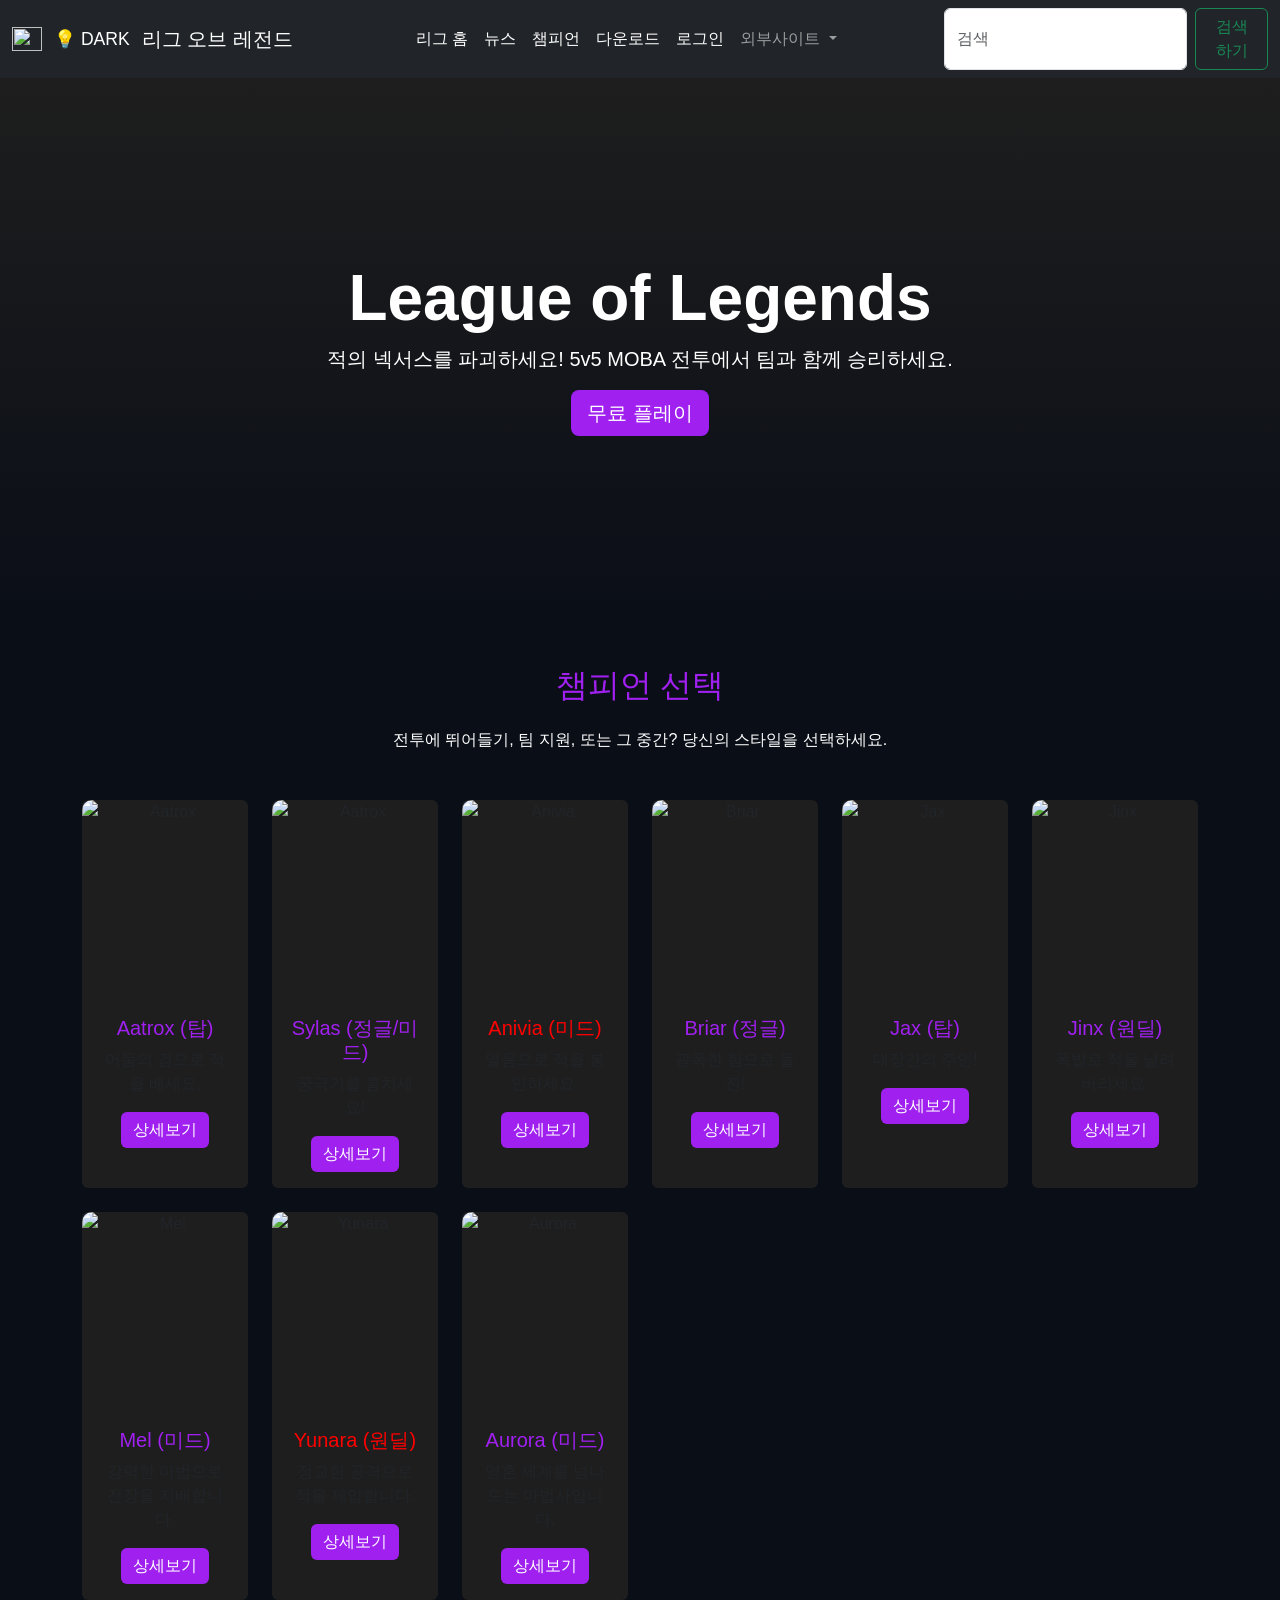
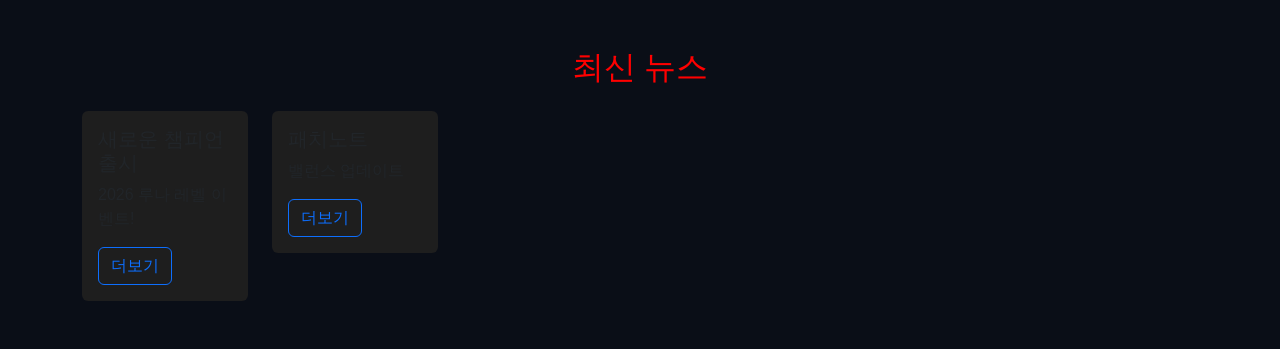
==== commit b4abefd0: "수정사항 업로드 3" ====
--- a/src/main/resources/META-INF/resources/main_index.html
+++ b/src/main/resources/META-INF/resources/main_index.html
@@ -87,10 +87,6 @@
                         <li><hr class="dropdown-divider"></li>
                         <li><a class="dropdown-item" href="#">관련 유튜브</a></li>
                     </ul>
-                </li>
-
-                <li class="nav-item">
-                    <a class="nav-link disabled" href="#" tabindex="-1" aria-disabled="true">Disabled</a>
                 </li>
             </ul>
             <form class="d-flex" id="searchForm">
